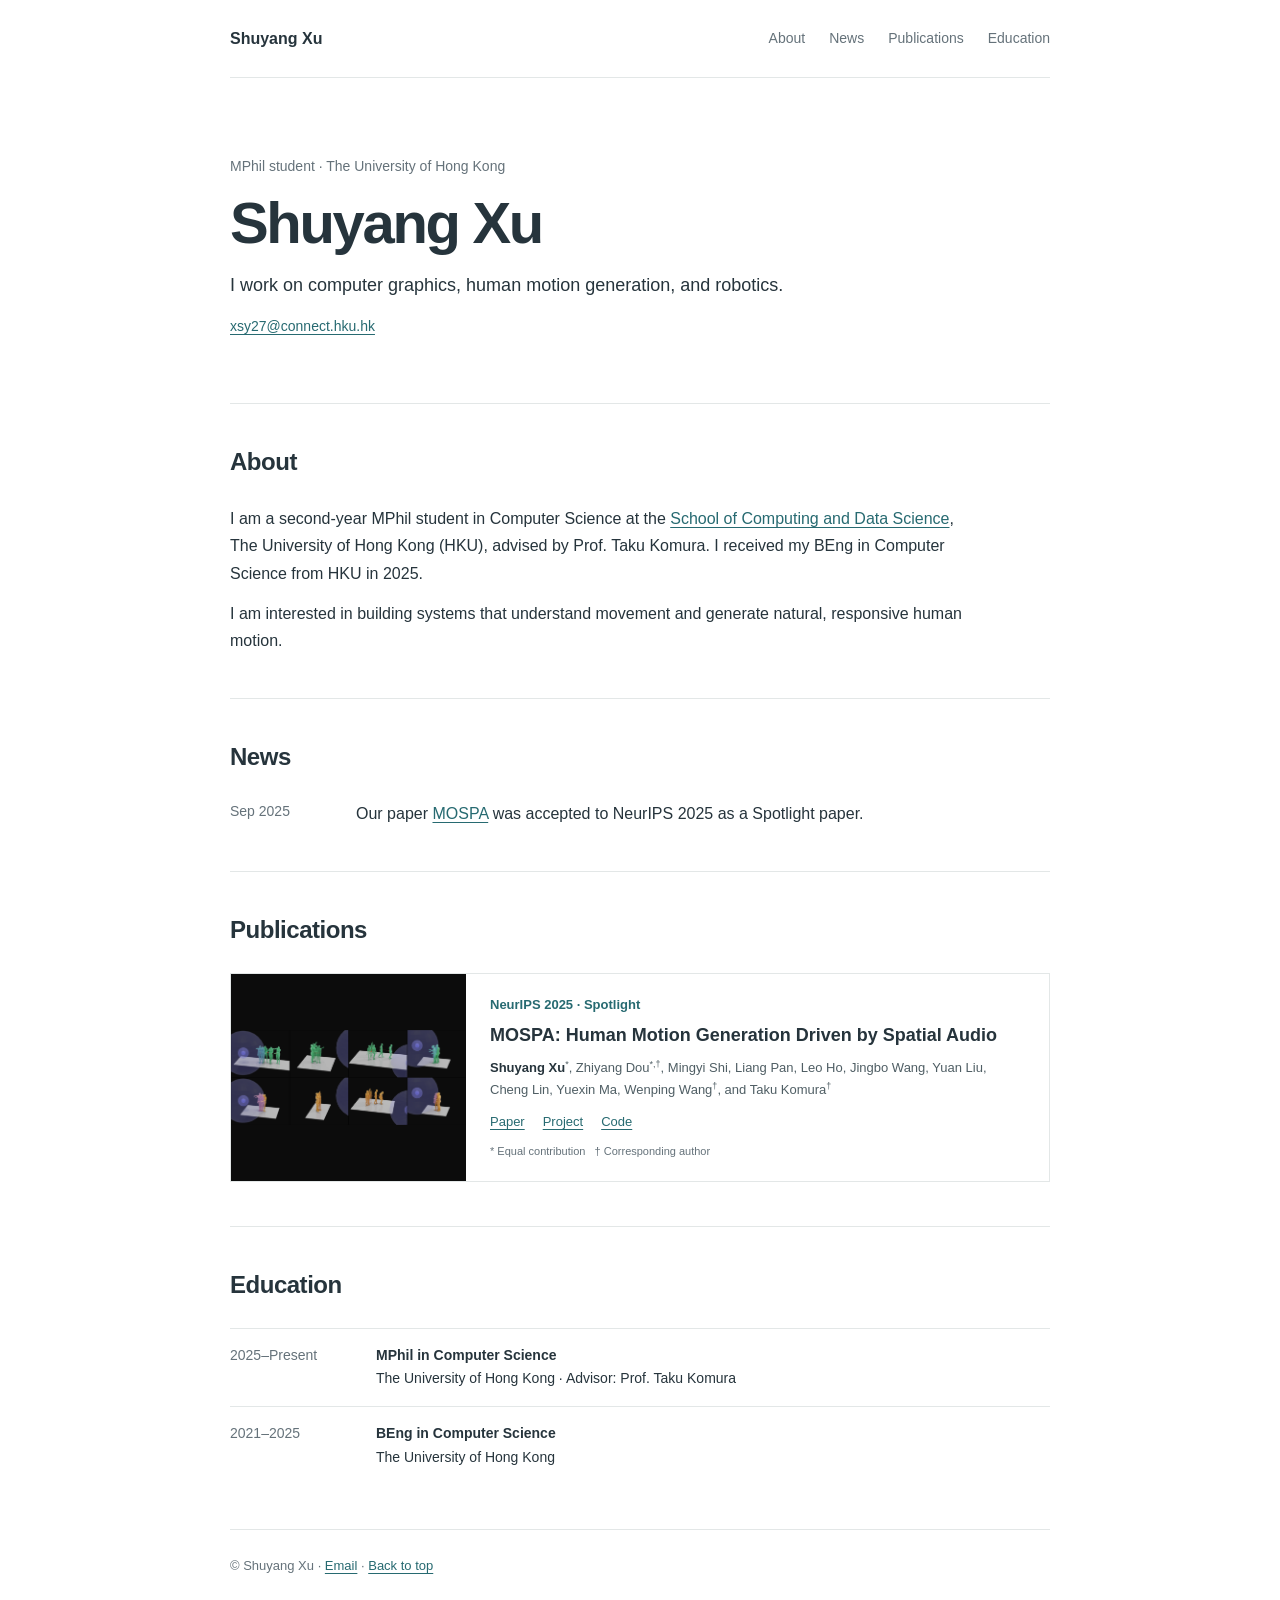
==== index.html @ 6113bc20 "Initial personal homepage" ====
<!doctype html>
<html lang="en">
<head>
  <meta charset="utf-8">
  <meta name="viewport" content="width=device-width, initial-scale=1">
  <meta name="description" content="Shuyang Xu is an MPhil student at the University of Hong Kong working on computer graphics, human motion, and robotics.">
  <title>Shuyang Xu</title>
  <link rel="stylesheet" href="style.css">
</head>
<body>
  <div class="page" id="top">
    <header class="site-header">
      <a class="site-name" href="#top">Shuyang Xu</a>
      <nav aria-label="Main navigation">
        <a href="#about">About</a>
        <a href="#news">News</a>
        <a href="#publications">Publications</a>
        <a href="#education">Education</a>
      </nav>
    </header>

    <main>
      <section class="intro" aria-labelledby="intro-title">
        <p class="role">MPhil student · The University of Hong Kong</p>
        <h1 id="intro-title">Shuyang Xu</h1>
        <p>I work on computer graphics, human motion generation, and robotics.</p>
        <a href="mailto:xsy27@connect.hku.hk">xsy27@connect.hku.hk</a>
      </section>

      <section class="section" id="about" aria-labelledby="about-title">
        <h2 id="about-title">About</h2>
        <p>I am a second-year MPhil student in Computer Science at the <a href="https://www.cds.hku.hk/" target="_blank" rel="noopener noreferrer">School of Computing and Data Science</a>, The University of Hong Kong (HKU), advised by Prof. Taku Komura. I received my BEng in Computer Science from HKU in 2025.</p>
        <p>I am interested in building systems that understand movement and generate natural, responsive human motion.</p>
      </section>

      <section class="section" id="news" aria-labelledby="news-title">
        <h2 id="news-title">News</h2>
        <div class="news-item">
          <time datetime="2025-09">Sep 2025</time>
          <p>Our paper <a href="#mospa">MOSPA</a> was accepted to NeurIPS 2025 as a Spotlight paper.</p>
        </div>
      </section>

      <section class="section" id="publications" aria-labelledby="publications-title">
        <h2 id="publications-title">Publications</h2>
        <!-- To add another publication, copy the article block below. -->
        <article class="publication" id="mospa">
          <a class="publication-image" href="https://people.csail.mit.edu/frankzydou/projects/MOSPA/index.html" target="_blank" rel="noopener noreferrer" aria-label="MOSPA project page">
            <img src="mospa-teaser.webp" alt="MOSPA examples of human motion generated from spatial audio" width="3919" height="1573" loading="lazy">
          </a>
          <div class="publication-body">
            <p class="publication-venue">NeurIPS 2025 · Spotlight</p>
            <h3>MOSPA: Human Motion Generation Driven by Spatial Audio</h3>
            <p class="authors"><strong>Shuyang Xu</strong><sup>*</sup>, Zhiyang Dou<sup>*,†</sup>, Mingyi Shi, Liang Pan, Leo Ho, Jingbo Wang, Yuan Liu, Cheng Lin, Yuexin Ma, Wenping Wang<sup>†</sup>, and Taku Komura<sup>†</sup></p>
            <p class="publication-links">
              <a href="https://proceedings.neurips.cc/paper_files/paper/2025/hash/9c8df8de46c1a1b39b30b9f74be69c02-Abstract-Conference.html" target="_blank" rel="noopener noreferrer">Paper</a>
              <a href="https://people.csail.mit.edu/frankzydou/projects/MOSPA/index.html" target="_blank" rel="noopener noreferrer">Project</a>
              <a href="https://github.com/xsy27/Mospa-Acoustic-driven-Motion-Generation" target="_blank" rel="noopener noreferrer">Code</a>
            </p>
            <p class="author-note">* Equal contribution &nbsp; † Corresponding author</p>
          </div>
        </article>
      </section>

      <section class="section" id="education" aria-labelledby="education-title">
        <h2 id="education-title">Education</h2>
        <div class="education-item"><span>2025–Present</span><div><strong>MPhil in Computer Science</strong><br>The University of Hong Kong · Advisor: Prof. Taku Komura</div></div>
        <div class="education-item"><span>2021–2025</span><div><strong>BEng in Computer Science</strong><br>The University of Hong Kong</div></div>
      </section>
    </main>

    <footer>© Shuyang Xu · <a href="mailto:xsy27@connect.hku.hk">Email</a> · <a href="#top">Back to top</a></footer>
  </div>
</body>
</html>
---- style.css ----
:root { --ink: #26343c; --muted: #65727a; --link: #276a71; --line: #e3e7e7; }
* { box-sizing: border-box; }
html { scroll-behavior: smooth; }
body { margin: 0; background: #fff; color: var(--ink); font: 16px/1.7 -apple-system, BlinkMacSystemFont, "Segoe UI", sans-serif; }
a { color: var(--link); text-underline-offset: 3px; }
a:hover { color: #17464c; }
a:focus-visible { outline: 2px solid var(--link); outline-offset: 3px; }
.page { width: min(820px, calc(100% - 40px)); margin: 0 auto; }
.site-header { display: flex; align-items: center; justify-content: space-between; gap: 24px; padding: 25px 0; border-bottom: 1px solid var(--line); }
.site-name { color: var(--ink); font-size: 16px; font-weight: 700; text-decoration: none; white-space: nowrap; }
nav { display: flex; flex-wrap: wrap; gap: 10px 24px; }
nav a { color: var(--muted); font-size: 14px; text-decoration: none; }
nav a:hover { color: var(--link); }
.intro { padding: 77px 0 64px; }
.role { margin: 0 0 9px; color: var(--muted); font-size: 14px; }
h1, h2, h3, p { margin-top: 0; }
h1 { margin-bottom: 12px; font-size: clamp(40px, 6vw, 58px); font-weight: 650; line-height: 1.2; letter-spacing: -.04em; }
.intro > p:not(.role) { margin-bottom: 12px; font-size: 18px; }
.intro > a { font-size: 14px; }
.section { padding: 38px 0 44px; border-top: 1px solid var(--line); scroll-margin-top: 20px; }
h2 { margin-bottom: 22px; font-size: 24px; font-weight: 650; letter-spacing: -.02em; }
.section > p { max-width: 740px; margin-bottom: 13px; }
.section > p:last-child { margin-bottom: 0; }
.news-item { display: grid; grid-template-columns: 110px 1fr; gap: 16px; }
.news-item time { color: var(--muted); font-size: 14px; white-space: nowrap; }
.news-item p { margin: 0; }
.publication { display: grid; grid-template-columns: 235px 1fr; overflow: hidden; border: 1px solid var(--line); }
.publication-image { display: flex; align-items: center; background: #0c0c0c; }
.publication-image img { display: block; width: 100%; height: auto; }
.publication-body { min-width: 0; padding: 20px 24px; }
.publication-venue { margin-bottom: 7px; color: var(--link); font-size: 13px; font-weight: 700; }
h3 { margin-bottom: 9px; font-size: 18px; line-height: 1.4; }
.authors { margin-bottom: 11px; color: #4f5e64; font-size: 13px; line-height: 1.65; }
.authors strong { color: var(--ink); }
sup { font-size: 9px; line-height: 0; }
.publication-links { display: flex; flex-wrap: wrap; gap: 18px; margin-bottom: 9px; font-size: 13px; }
.author-note { margin-bottom: 0; color: var(--muted); font-size: 11px; }
.education-item { display: grid; grid-template-columns: 130px 1fr; gap: 16px; padding: 15px 0; border-top: 1px solid var(--line); font-size: 14px; }
.education-item > span { color: var(--muted); }
.education-item strong { color: var(--ink); }
footer { padding: 25px 0 35px; border-top: 1px solid var(--line); color: var(--muted); font-size: 13px; }

@media (max-width: 650px) {
  .site-header { align-items: start; flex-direction: column; gap: 10px; }
  nav { gap: 8px 18px; }
  .intro { padding: 56px 0 50px; }
  .publication { grid-template-columns: 1fr; }
  .publication-image { max-height: 210px; }
  .publication-body { padding: 19px; }
  .news-item, .education-item { grid-template-columns: 1fr; gap: 3px; }
}

@media (prefers-reduced-motion: reduce) { html { scroll-behavior: auto; } }
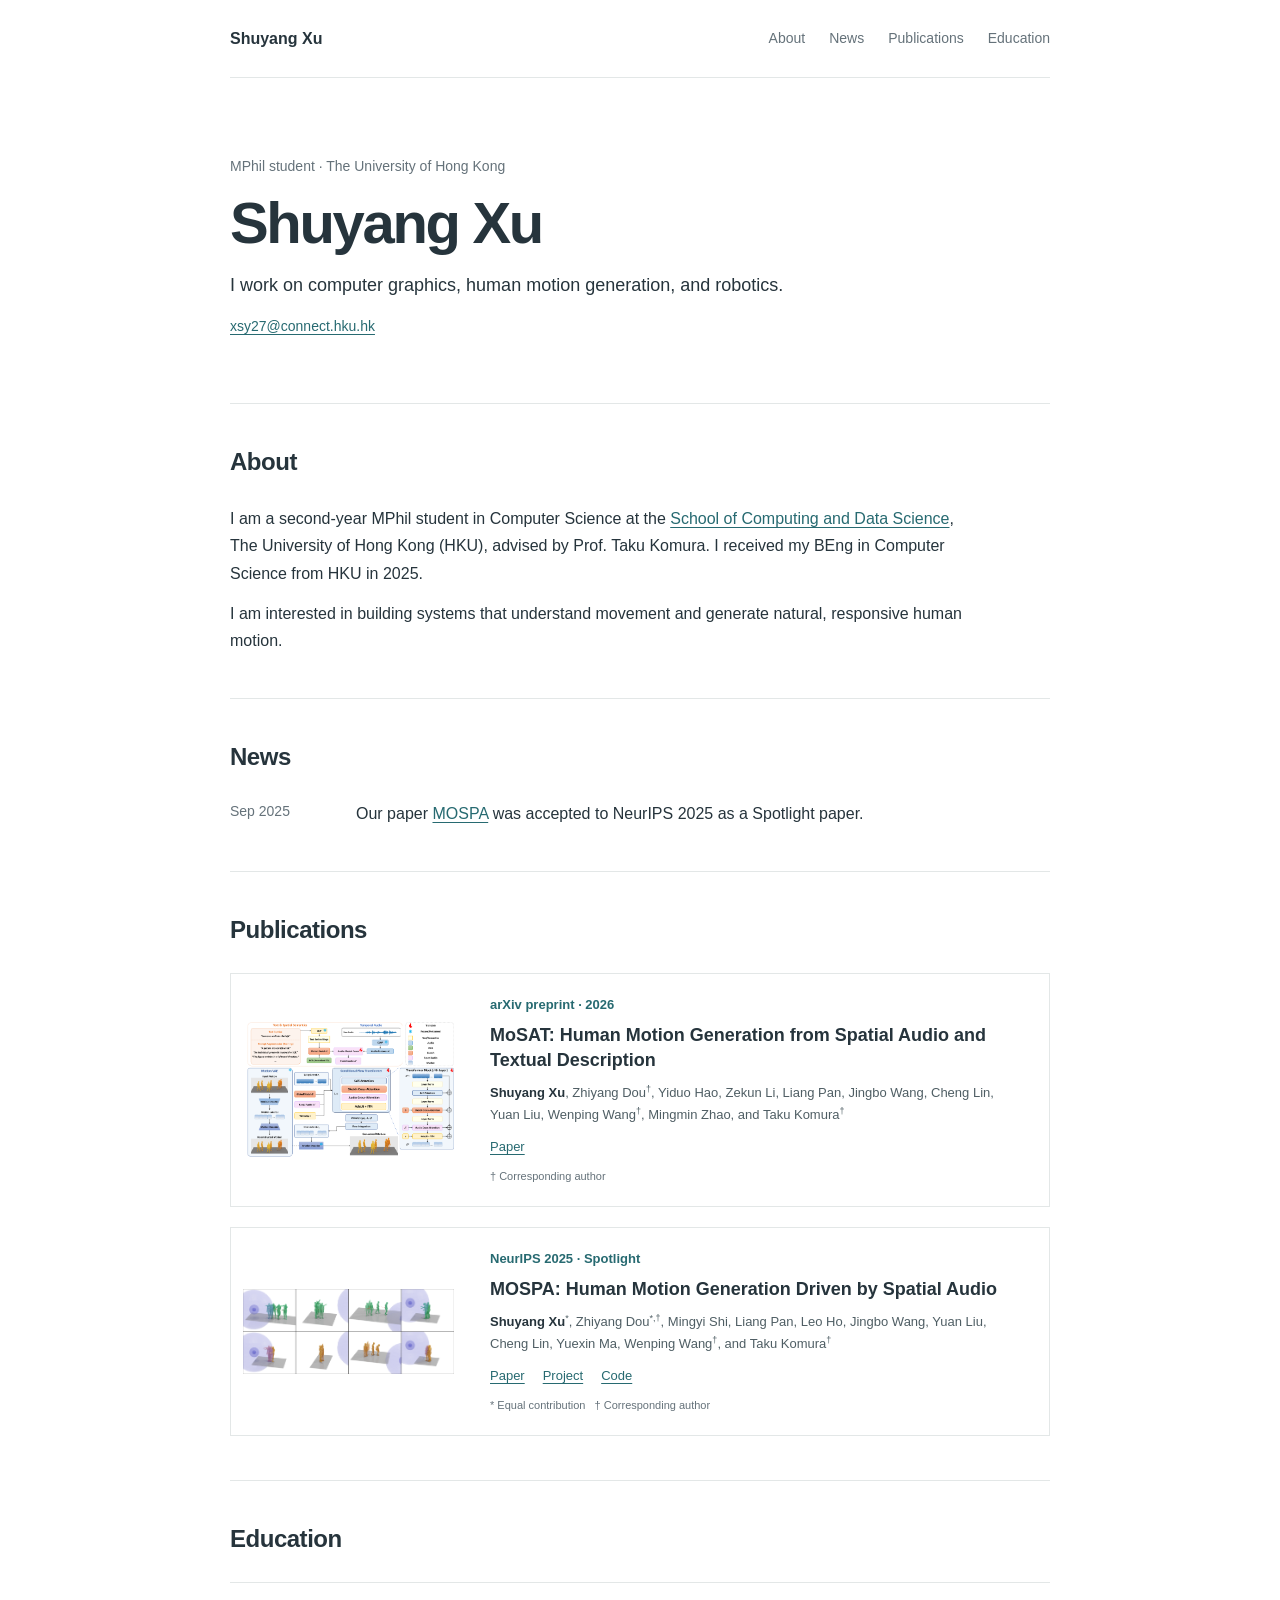
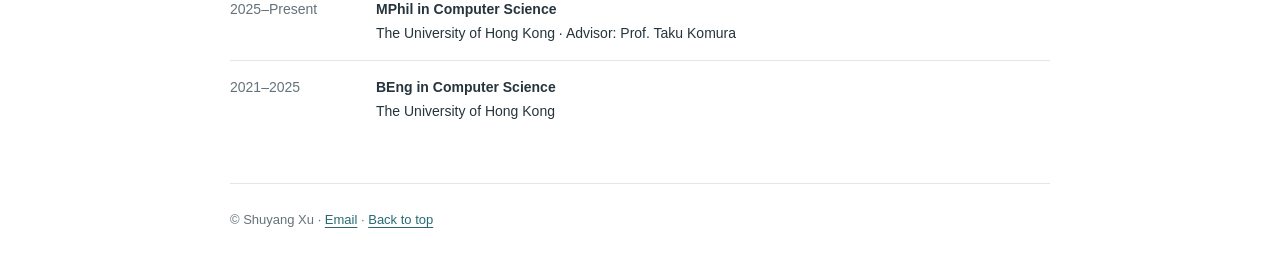
==== commit 5cebe634: "20261015" ====
--- a/index.html
+++ b/index.html
@@ -3,7 +3,7 @@
 <head>
   <meta charset="utf-8">
   <meta name="viewport" content="width=device-width, initial-scale=1">
-  <meta name="description" content="Shuyang Xu is an MPhil student at the University of Hong Kong working on computer graphics, human motion, and robotics.">
+  <meta name="description" content="I am an MPhil student at the University of Hong Kong working on computer graphics, human motion, and robotics.">
   <title>Shuyang Xu</title>
   <link rel="stylesheet" href="style.css">
 </head>
@@ -44,6 +44,20 @@
       <section class="section" id="publications" aria-labelledby="publications-title">
         <h2 id="publications-title">Publications</h2>
         <!-- To add another publication, copy the article block below. -->
+        <article class="publication" id="mosat">
+          <a class="publication-image" href="https://arxiv.org/pdf/2609.23797" target="_blank" rel="noopener noreferrer" aria-label="Read the MoSAT paper">
+            <img src="mosat-overview.png" alt="MoSAT overview showing how text and spatial audio condition human motion generation" width="5155" height="3324" loading="lazy">
+          </a>
+          <div class="publication-body">
+            <p class="publication-venue">arXiv preprint · 2026</p>
+            <h3>MoSAT: Human Motion Generation from Spatial Audio and Textual Description</h3>
+            <p class="authors"><strong>Shuyang Xu</strong>, Zhiyang Dou<sup>†</sup>, Yiduo Hao, Zekun Li, Liang Pan, Jingbo Wang, Cheng Lin, Yuan Liu, Wenping Wang<sup>†</sup>, Mingmin Zhao, and Taku Komura<sup>†</sup></p>
+            <p class="publication-links">
+              <a href="https://arxiv.org/pdf/2609.23797" target="_blank" rel="noopener noreferrer">Paper</a>
+            </p>
+            <p class="author-note">† Corresponding author</p>
+          </div>
+        </article>
         <article class="publication" id="mospa">
           <a class="publication-image" href="https://people.csail.mit.edu/frankzydou/projects/MOSPA/index.html" target="_blank" rel="noopener noreferrer" aria-label="MOSPA project page">
             <img src="mospa-teaser.webp" alt="MOSPA examples of human motion generated from spatial audio" width="3919" height="1573" loading="lazy">
--- a/style.css
+++ b/style.css
@@ -25,7 +25,8 @@
 .news-item time { color: var(--muted); font-size: 14px; white-space: nowrap; }
 .news-item p { margin: 0; }
 .publication { display: grid; grid-template-columns: 235px 1fr; overflow: hidden; border: 1px solid var(--line); }
-.publication-image { display: flex; align-items: center; background: #0c0c0c; }
+.publication + .publication { margin-top: 20px; }
+.publication-image { display: flex; align-items: center; justify-content: center; min-width: 0; padding: 12px; background: #fff; }
 .publication-image img { display: block; width: 100%; height: auto; }
 .publication-body { min-width: 0; padding: 20px 24px; }
 .publication-venue { margin-bottom: 7px; color: var(--link); font-size: 13px; font-weight: 700; }
@@ -45,7 +46,7 @@
   nav { gap: 8px 18px; }
   .intro { padding: 56px 0 50px; }
   .publication { grid-template-columns: 1fr; }
-  .publication-image { max-height: 210px; }
+  .publication-image img { height: 200px; object-fit: contain; }
   .publication-body { padding: 19px; }
   .news-item, .education-item { grid-template-columns: 1fr; gap: 3px; }
 }
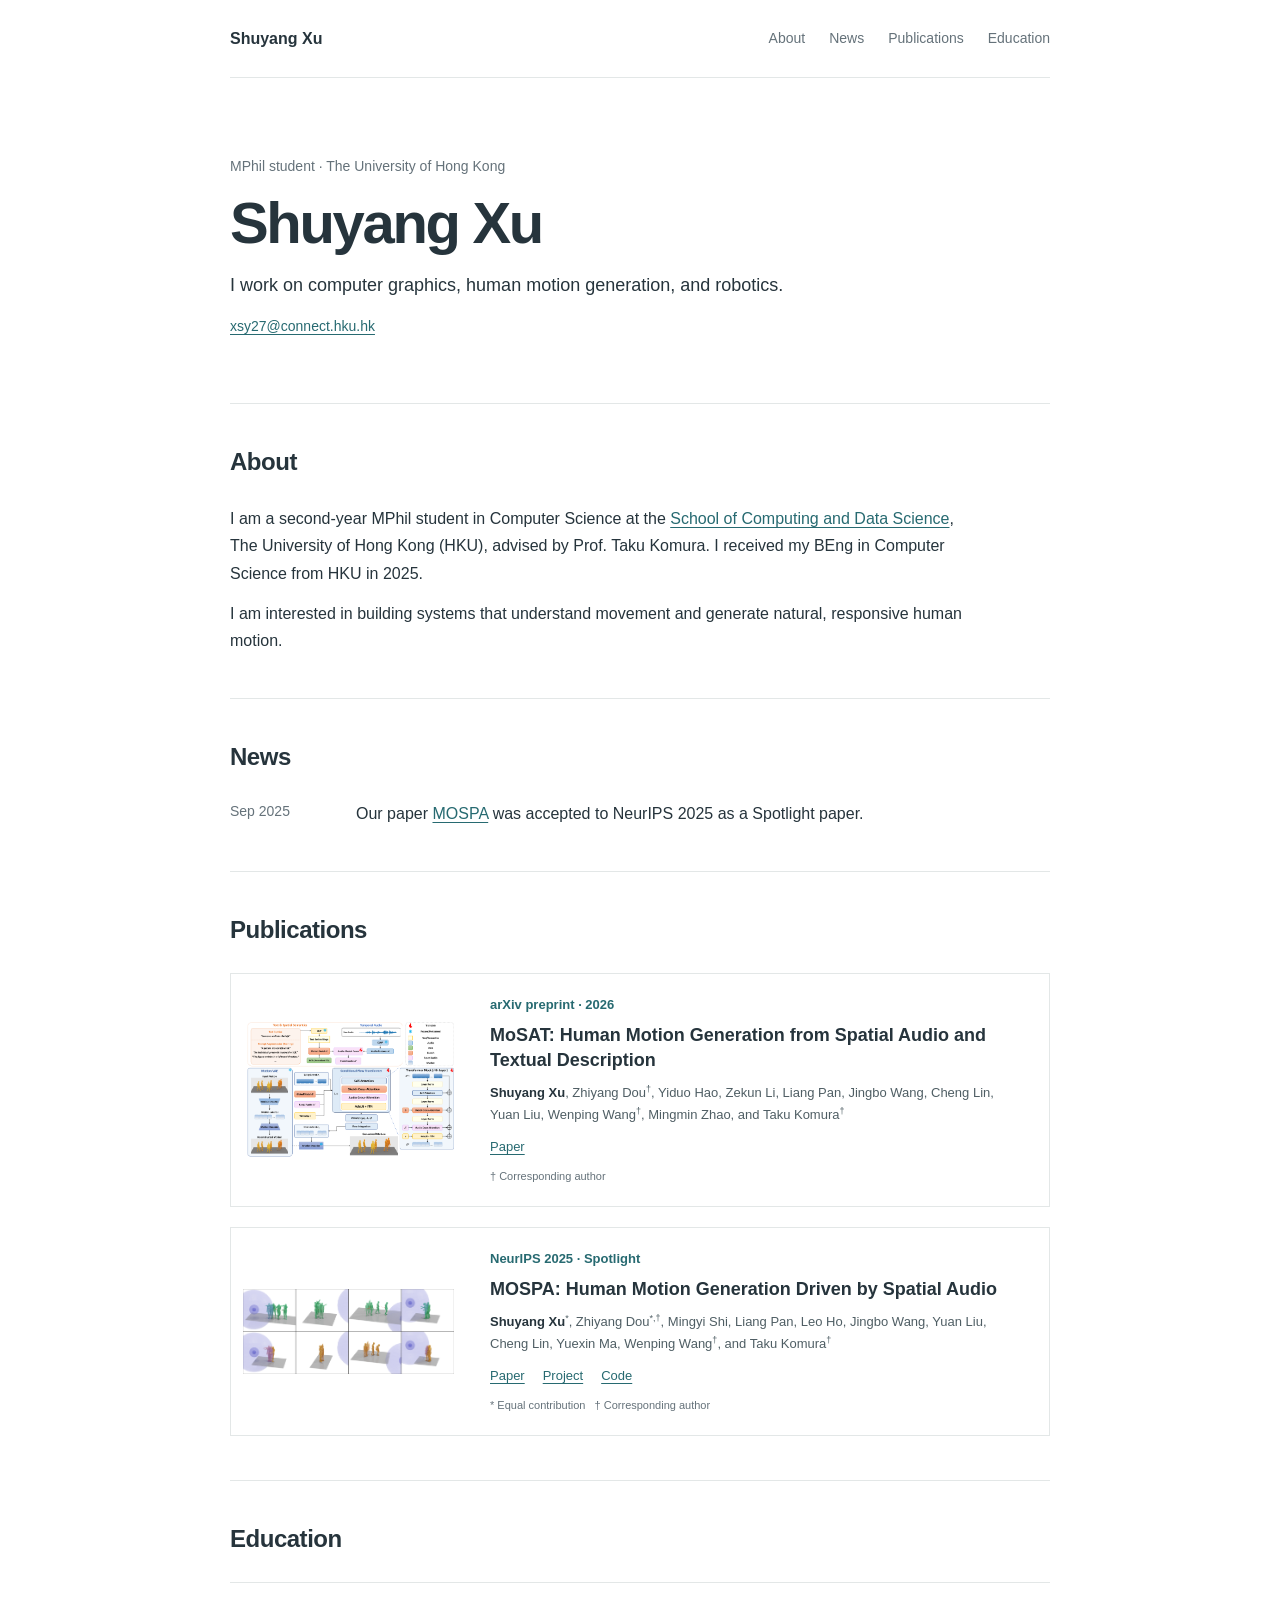
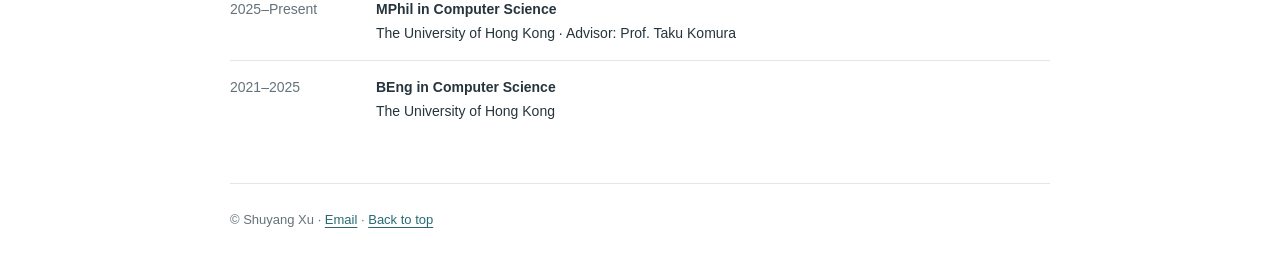
==== commit a4b8eb9f: "Give publication figures solid white backgrounds" ====
--- a/index.html
+++ b/index.html
@@ -5,7 +5,7 @@
   <meta name="viewport" content="width=device-width, initial-scale=1">
   <meta name="description" content="I am an MPhil student at the University of Hong Kong working on computer graphics, human motion, and robotics.">
   <title>Shuyang Xu</title>
-  <link rel="stylesheet" href="style.css">
+  <link rel="stylesheet" href="style.css?v=20261015-3">
 </head>
 <body>
   <div class="page" id="top">
@@ -46,7 +46,7 @@
         <!-- To add another publication, copy the article block below. -->
         <article class="publication" id="mosat">
           <a class="publication-image" href="https://arxiv.org/pdf/2609.23797" target="_blank" rel="noopener noreferrer" aria-label="Read the MoSAT paper">
-            <img src="mosat-overview.png" alt="MoSAT overview showing how text and spatial audio condition human motion generation" width="5155" height="3324" loading="lazy">
+            <img src="mosat-white.svg" alt="MoSAT overview showing how text and spatial audio condition human motion generation" width="5155" height="3324" loading="lazy">
           </a>
           <div class="publication-body">
             <p class="publication-venue">arXiv preprint · 2026</p>
@@ -60,7 +60,7 @@
         </article>
         <article class="publication" id="mospa">
           <a class="publication-image" href="https://people.csail.mit.edu/frankzydou/projects/MOSPA/index.html" target="_blank" rel="noopener noreferrer" aria-label="MOSPA project page">
-            <img src="mospa-teaser.webp" alt="MOSPA examples of human motion generated from spatial audio" width="3919" height="1573" loading="lazy">
+            <img src="mospa-white.svg" alt="MOSPA examples of human motion generated from spatial audio" width="3919" height="1573" loading="lazy">
           </a>
           <div class="publication-body">
             <p class="publication-venue">NeurIPS 2025 · Spotlight</p>
--- a/style.css
+++ b/style.css
@@ -1,4 +1,4 @@
-:root { --ink: #26343c; --muted: #65727a; --link: #276a71; --line: #e3e7e7; }
+:root { color-scheme: only light; --ink: #26343c; --muted: #65727a; --link: #276a71; --line: #e3e7e7; }
 * { box-sizing: border-box; }
 html { scroll-behavior: smooth; }
 body { margin: 0; background: #fff; color: var(--ink); font: 16px/1.7 -apple-system, BlinkMacSystemFont, "Segoe UI", sans-serif; }
@@ -27,7 +27,7 @@
 .publication { display: grid; grid-template-columns: 235px 1fr; overflow: hidden; border: 1px solid var(--line); }
 .publication + .publication { margin-top: 20px; }
 .publication-image { display: flex; align-items: center; justify-content: center; min-width: 0; padding: 12px; background: #fff; }
-.publication-image img { display: block; width: 100%; height: auto; }
+.publication-image img { display: block; width: 100%; height: auto; background-color: #fff; }
 .publication-body { min-width: 0; padding: 20px 24px; }
 .publication-venue { margin-bottom: 7px; color: var(--link); font-size: 13px; font-weight: 700; }
 h3 { margin-bottom: 9px; font-size: 18px; line-height: 1.4; }
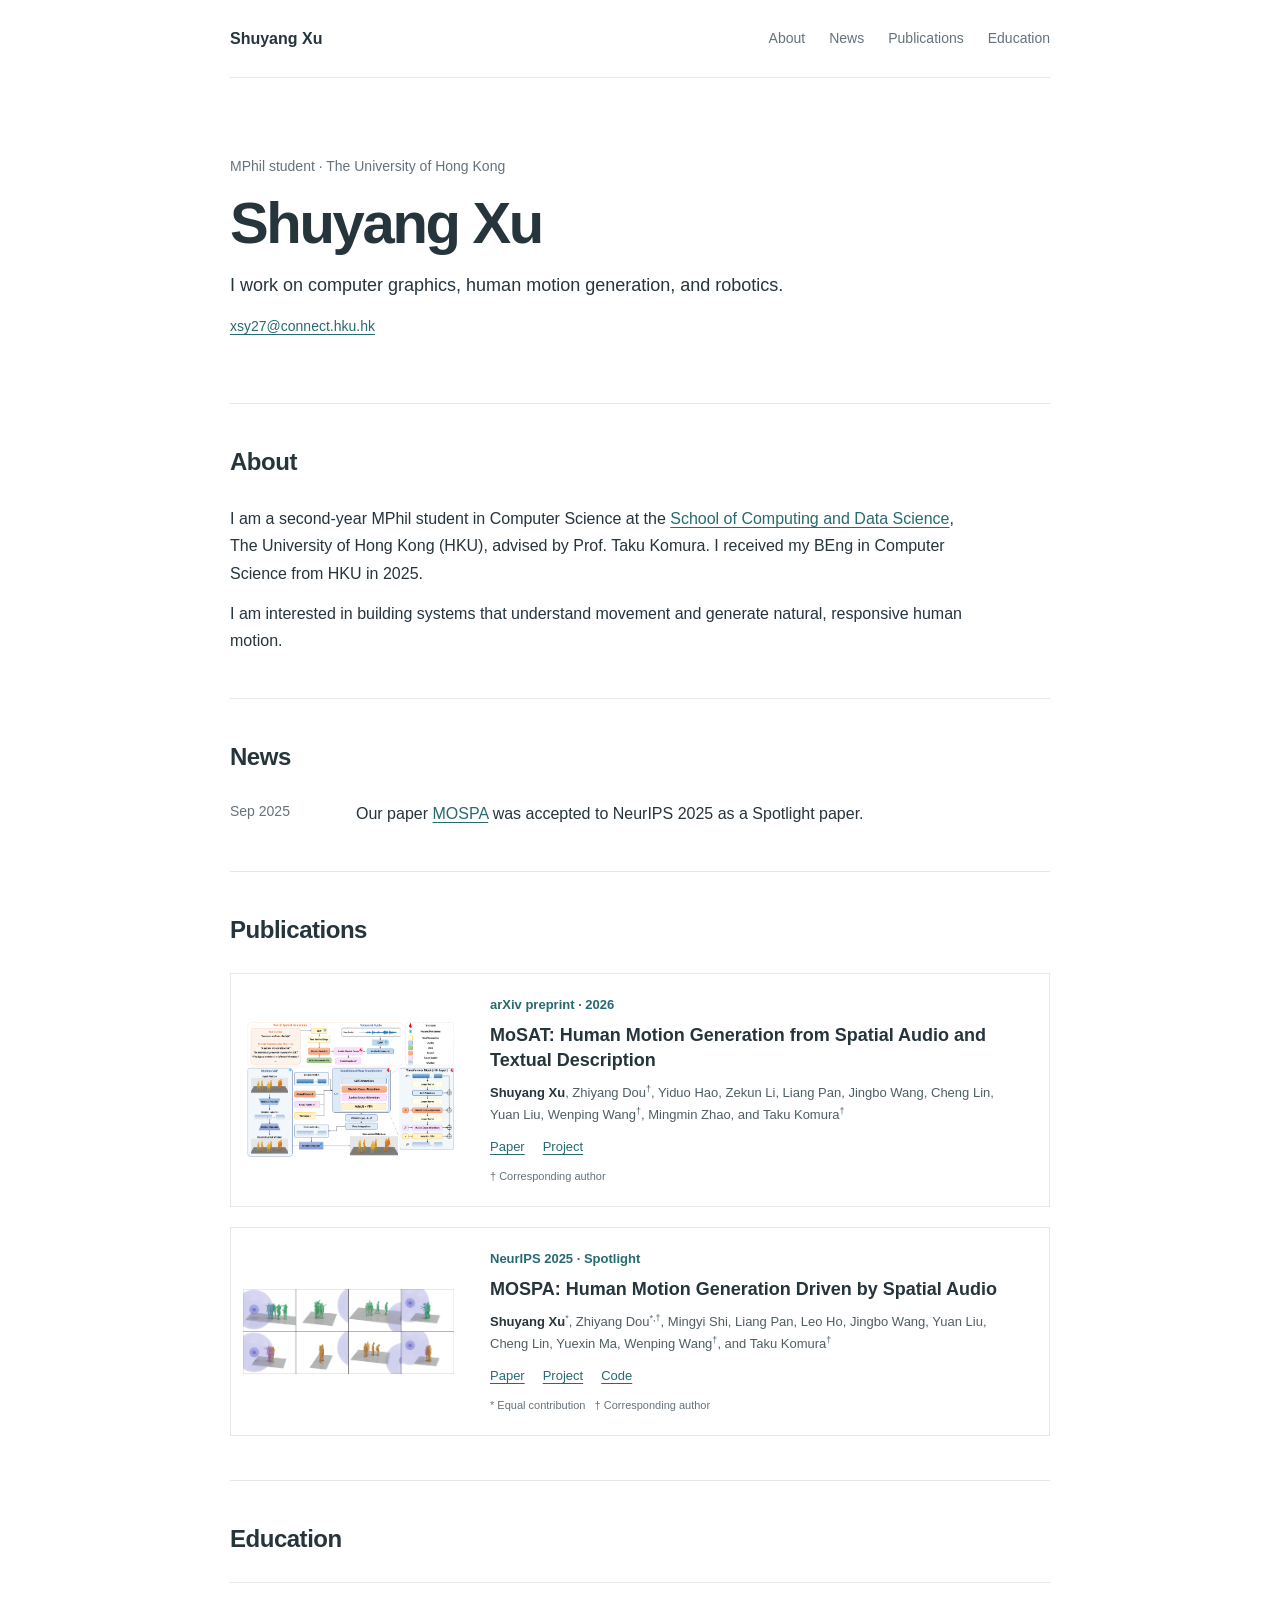
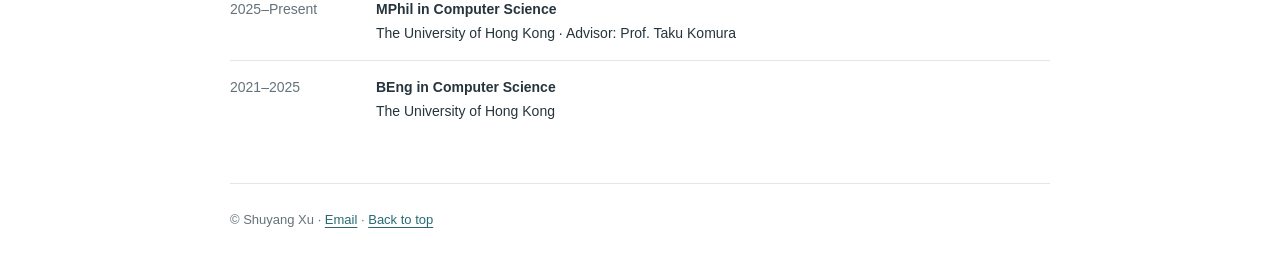
==== commit aab1e36b: "Add MoSAT project page" ====
--- a/index.html
+++ b/index.html
@@ -45,7 +45,7 @@
         <h2 id="publications-title">Publications</h2>
         <!-- To add another publication, copy the article block below. -->
         <article class="publication" id="mosat">
-          <a class="publication-image" href="https://arxiv.org/pdf/2609.23797" target="_blank" rel="noopener noreferrer" aria-label="Read the MoSAT paper">
+          <a class="publication-image" href="MoSAT/" aria-label="Visit the MoSAT project page">
             <img src="mosat-white.svg" alt="MoSAT overview showing how text and spatial audio condition human motion generation" width="5155" height="3324" loading="lazy">
           </a>
           <div class="publication-body">
@@ -54,6 +54,7 @@
             <p class="authors"><strong>Shuyang Xu</strong>, Zhiyang Dou<sup>†</sup>, Yiduo Hao, Zekun Li, Liang Pan, Jingbo Wang, Cheng Lin, Yuan Liu, Wenping Wang<sup>†</sup>, Mingmin Zhao, and Taku Komura<sup>†</sup></p>
             <p class="publication-links">
               <a href="https://arxiv.org/pdf/2609.23797" target="_blank" rel="noopener noreferrer">Paper</a>
+              <a href="MoSAT/">Project</a>
             </p>
             <p class="author-note">† Corresponding author</p>
           </div>
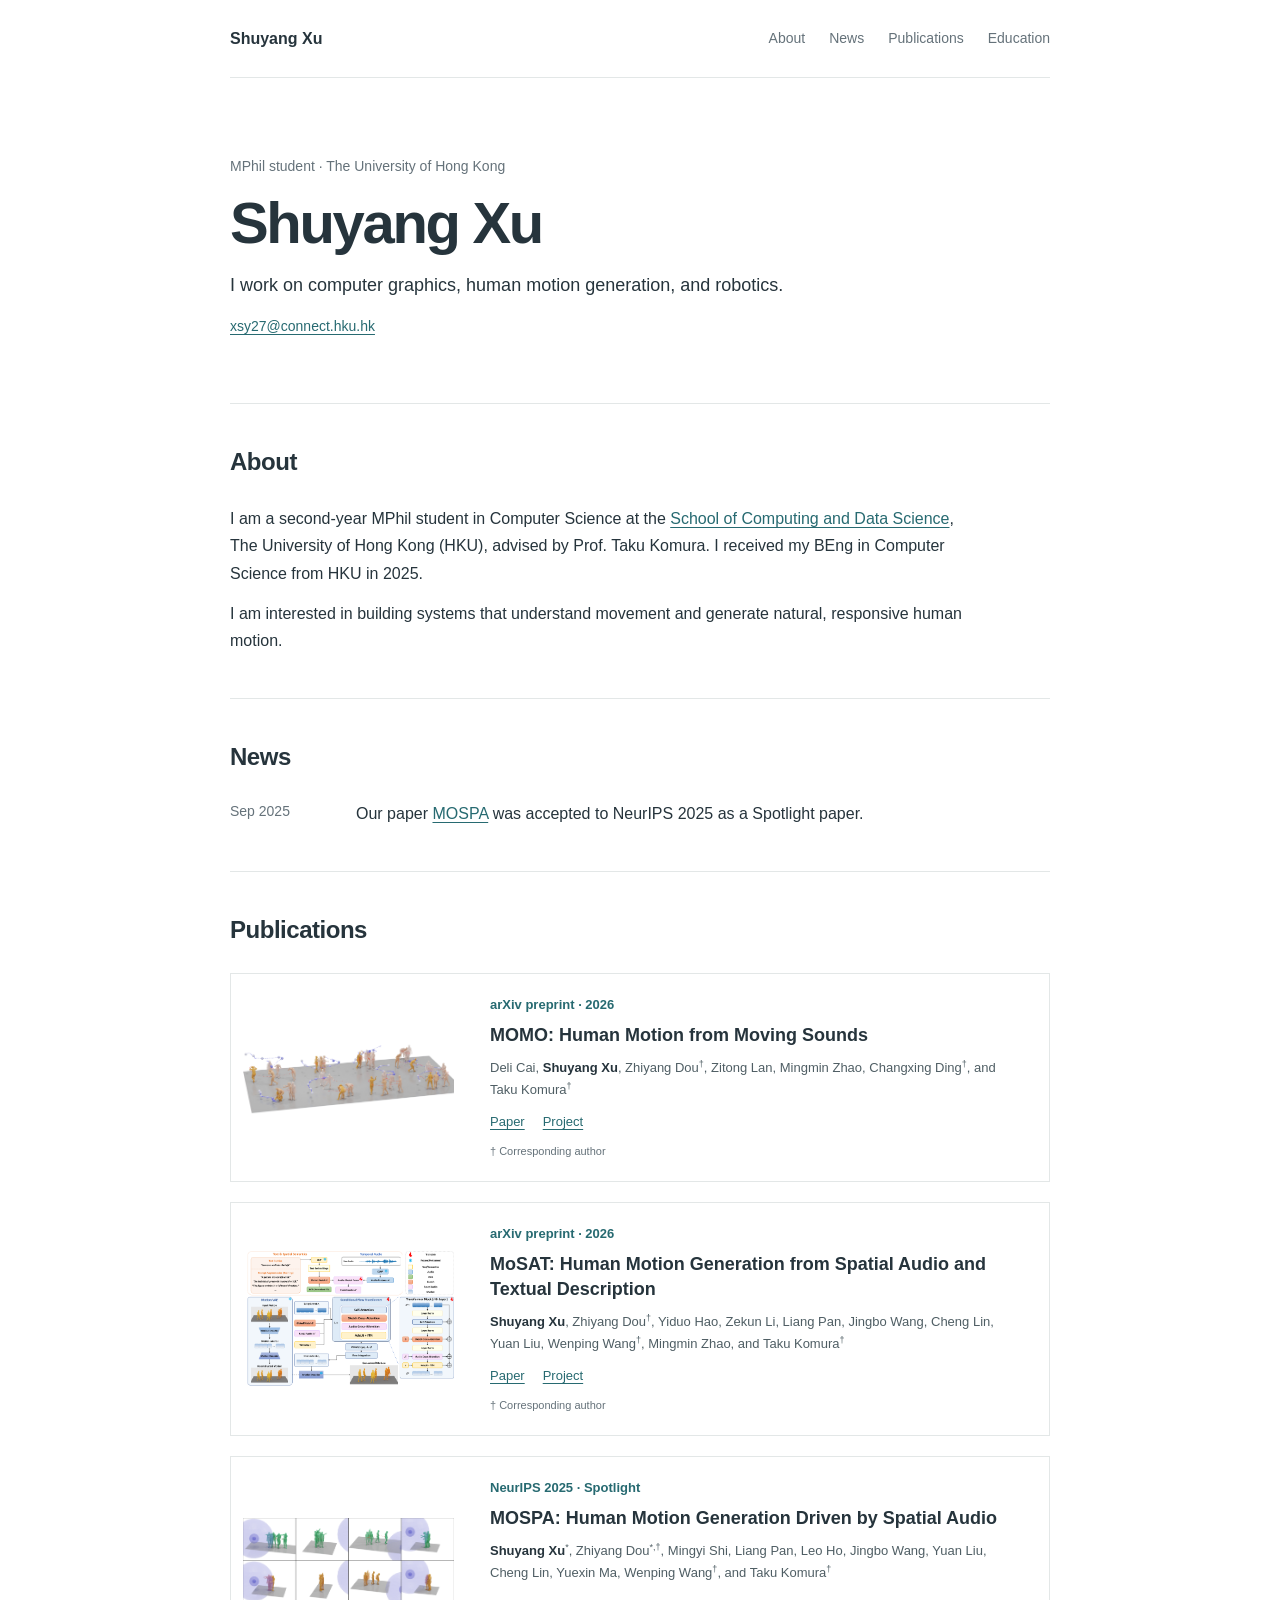
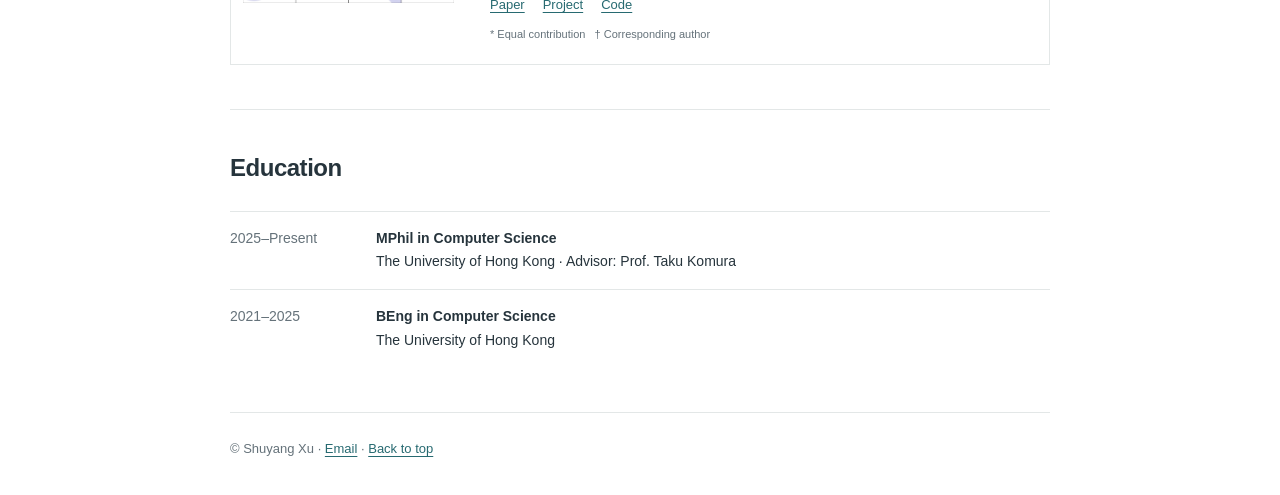
==== commit 86892221: "update MoSAT and MOMO" ====
--- a/index.html
+++ b/index.html
@@ -44,6 +44,21 @@
       <section class="section" id="publications" aria-labelledby="publications-title">
         <h2 id="publications-title">Publications</h2>
         <!-- To add another publication, copy the article block below. -->
+        <article class="publication" id="momo">
+          <a class="publication-image" href="https://cdlchoi.github.io/projects/MOMO/" target="_blank" rel="noopener noreferrer" aria-label="Visit the MOMO project page">
+            <img src="momo-teaser.png" alt="MOMO examples of human reactions to moving sound sources, with sound and motion trajectories" width="1864" height="669" loading="lazy">
+          </a>
+          <div class="publication-body">
+            <p class="publication-venue">arXiv preprint &middot; 2026</p>
+            <h3>MOMO: Human Motion from Moving Sounds</h3>
+            <p class="authors">Deli Cai, <strong>Shuyang Xu</strong>, Zhiyang Dou<sup>&dagger;</sup>, Zitong Lan, Mingmin Zhao, Changxing Ding<sup>&dagger;</sup>, and Taku Komura<sup>&dagger;</sup></p>
+            <p class="publication-links">
+              <a href="https://arxiv.org/abs/2610.24522" target="_blank" rel="noopener noreferrer">Paper</a>
+              <a href="https://cdlchoi.github.io/projects/MOMO/" target="_blank" rel="noopener noreferrer">Project</a>
+            </p>
+            <p class="author-note">&dagger; Corresponding author</p>
+          </div>
+        </article>
         <article class="publication" id="mosat">
           <a class="publication-image" href="MoSAT/" aria-label="Visit the MoSAT project page">
             <img src="mosat-white.svg" alt="MoSAT overview showing how text and spatial audio condition human motion generation" width="5155" height="3324" loading="lazy">
